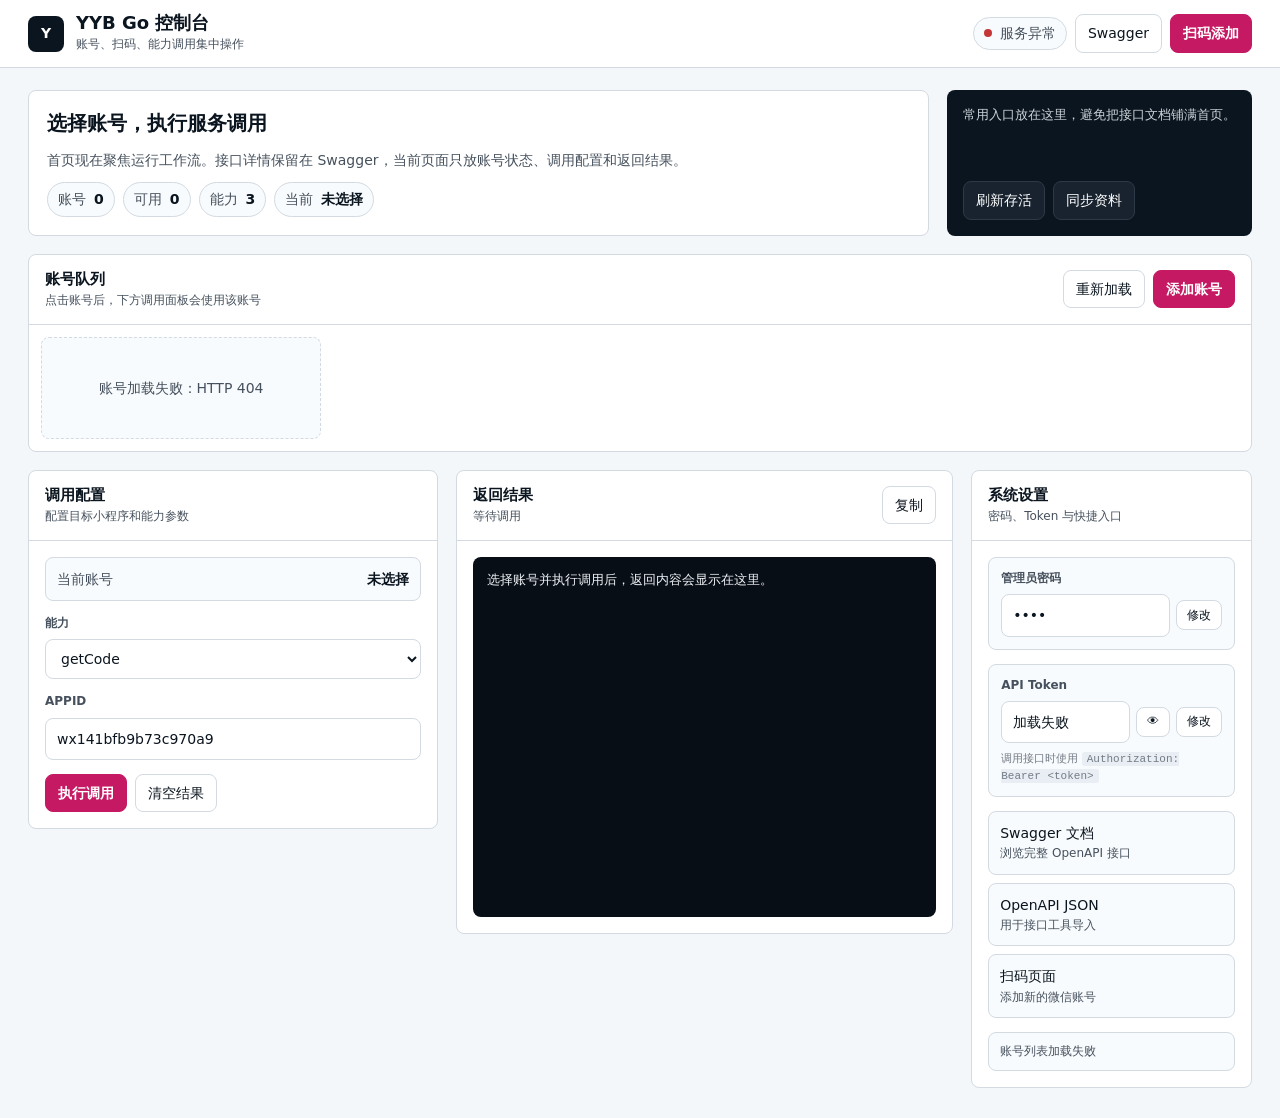
==== yyb-go-magisk-arm64/resource/templates/index.html @ 90b19fd1 "优化前端" ====
<!DOCTYPE html>
<html lang="zh-CN">
<head>
  <meta charset="UTF-8">
  <meta name="viewport" content="width=device-width, initial-scale=1.0">
  <title>YYB Go 控制台</title>
  <style>
    :root {
      color-scheme: light;
      --bg: oklch(1 0 0);
      --bg-soft: oklch(0.974 0.004 250);
      --surface: oklch(0.986 0.004 250);
      --surface-strong: oklch(0.948 0.009 250);
      --ink: oklch(0.19 0.025 252);
      --muted: oklch(0.43 0.025 252);
      --faint: oklch(0.58 0.018 252);
      --line: oklch(0.885 0.012 250);
      --primary: oklch(0.54 0.205 3);
      --primary-hover: oklch(0.48 0.195 3);
      --accent: oklch(0.44 0.112 190);
      --accent-soft: oklch(0.94 0.027 190);
      --success: oklch(0.55 0.135 145);
      --success-soft: oklch(0.94 0.035 145);
      --warning: oklch(0.68 0.135 78);
      --warning-soft: oklch(0.955 0.04 78);
      --danger: oklch(0.55 0.18 25);
      --danger-soft: oklch(0.955 0.032 25);
      --code-bg: oklch(0.16 0.022 252);
      --code-ink: oklch(0.96 0.006 250);
      --radius: 8px;
      --topbar-h: 68px;
    }

    * {
      box-sizing: border-box;
    }

    html {
      height: 100%;
    }

    body {
      min-height: 100%;
      margin: 0;
      background: var(--bg-soft);
      color: var(--ink);
      font-family: ui-sans-serif, system-ui, -apple-system, BlinkMacSystemFont, "Segoe UI", "Microsoft YaHei", sans-serif;
      font-size: 14px;
      line-height: 1.45;
    }

    button,
    input,
    select,
    textarea {
      font: inherit;
    }

    button {
      cursor: pointer;
    }

    .app {
      min-height: 100vh;
      display: flex;
      flex-direction: column;
    }

    .topbar {
      height: var(--topbar-h);
      display: flex;
      align-items: center;
      justify-content: space-between;
      gap: 18px;
      padding: 0 28px;
      background: var(--bg);
      border-bottom: 1px solid var(--line);
      position: sticky;
      top: 0;
      z-index: 10;
    }

    .brand {
      display: flex;
      align-items: center;
      gap: 12px;
      min-width: 0;
    }

    .mark {
      width: 36px;
      height: 36px;
      border-radius: var(--radius);
      display: grid;
      place-items: center;
      background: var(--ink);
      color: var(--bg);
      font-weight: 800;
      letter-spacing: 0;
    }

    .brand-title {
      margin: 0;
      font-size: 18px;
      font-weight: 760;
      letter-spacing: 0;
      line-height: 1.1;
    }

    .brand-subtitle {
      margin-top: 3px;
      color: var(--muted);
      font-size: 12px;
      white-space: nowrap;
      overflow: hidden;
      text-overflow: ellipsis;
    }

    .top-actions,
    .panel-actions,
    .inline-actions {
      display: flex;
      align-items: center;
      gap: 8px;
      flex-wrap: wrap;
    }

    .btn {
      min-height: 36px;
      border: 1px solid transparent;
      border-radius: var(--radius);
      padding: 8px 12px;
      display: inline-flex;
      align-items: center;
      justify-content: center;
      gap: 7px;
      background: var(--bg);
      color: var(--ink);
      text-decoration: none;
      transition: background 160ms ease, border-color 160ms ease, color 160ms ease;
    }

    .btn:hover {
      background: var(--surface-strong);
    }

    .btn:focus-visible,
    .account-card:focus-visible,
    .quick-link:focus-visible {
      outline: 3px solid oklch(0.82 0.08 190);
      outline-offset: 2px;
    }

    .btn.primary {
      background: var(--primary);
      color: var(--bg);
      border-color: var(--primary);
      font-weight: 700;
    }

    .btn.primary:hover {
      background: var(--primary-hover);
      border-color: var(--primary-hover);
    }

    .btn.secondary {
      border-color: var(--line);
    }

    .btn.danger {
      color: var(--danger);
      border-color: var(--danger-soft);
      background: var(--danger-soft);
    }

    .btn:disabled {
      cursor: not-allowed;
      opacity: 0.62;
    }

    .status-pill {
      min-height: 30px;
      border-radius: 999px;
      display: inline-flex;
      align-items: center;
      gap: 8px;
      padding: 5px 10px;
      border: 1px solid var(--line);
      color: var(--muted);
      background: var(--surface);
      white-space: nowrap;
    }

    .status-dot {
      width: 8px;
      height: 8px;
      border-radius: 50%;
      background: var(--faint);
      flex: 0 0 auto;
    }

    .status-pill.ok .status-dot,
    .account-status.alive .status-dot {
      background: var(--success);
    }

    .status-pill.bad .status-dot,
    .account-status.expired .status-dot {
      background: var(--danger);
    }

    .shell {
      width: min(1440px, 100%);
      margin: 0 auto;
      padding: 22px 28px 32px;
      display: grid;
      gap: 18px;
    }

    .overview {
      display: grid;
      grid-template-columns: minmax(0, 1fr) auto;
      gap: 18px;
      align-items: stretch;
    }

    .summary {
      min-width: 0;
      background: var(--bg);
      border: 1px solid var(--line);
      border-radius: var(--radius);
      padding: 18px;
      display: grid;
      gap: 12px;
    }

    .summary h2 {
      margin: 0;
      font-size: 20px;
      font-weight: 760;
      letter-spacing: 0;
      text-wrap: balance;
    }

    .summary-copy {
      margin: 0;
      max-width: 72ch;
      color: var(--muted);
    }

    .stat-row {
      display: flex;
      flex-wrap: wrap;
      gap: 8px;
    }

    .stat-chip {
      min-height: 32px;
      display: inline-flex;
      align-items: center;
      gap: 8px;
      padding: 6px 10px;
      border-radius: 999px;
      background: var(--surface);
      border: 1px solid var(--line);
      color: var(--muted);
    }

    .stat-chip strong {
      color: var(--ink);
      font-weight: 760;
    }

    .quick-actions {
      min-width: 260px;
      background: var(--ink);
      color: var(--bg);
      border-radius: var(--radius);
      padding: 16px;
      display: grid;
      align-content: space-between;
      gap: 14px;
    }

    .quick-actions p {
      margin: 0;
      color: oklch(0.86 0.012 250);
      font-size: 13px;
    }

    .quick-actions .btn {
      background: oklch(0.25 0.028 252);
      color: var(--bg);
      border-color: oklch(0.34 0.028 252);
    }

    .quick-actions .btn:hover {
      background: oklch(0.31 0.032 252);
    }

    .account-band,
    .panel {
      background: var(--bg);
      border: 1px solid var(--line);
      border-radius: var(--radius);
    }

    .section-head {
      min-height: 58px;
      display: flex;
      align-items: center;
      justify-content: space-between;
      gap: 14px;
      padding: 14px 16px;
      border-bottom: 1px solid var(--line);
    }

    .section-title {
      display: grid;
      gap: 2px;
      min-width: 0;
    }

    .section-title h3 {
      margin: 0;
      font-size: 15px;
      font-weight: 760;
      letter-spacing: 0;
    }

    .section-title p {
      margin: 0;
      color: var(--muted);
      font-size: 12px;
      white-space: nowrap;
      overflow: hidden;
      text-overflow: ellipsis;
    }

    .account-strip {
      padding: 12px;
      display: grid;
      grid-auto-flow: column;
      grid-auto-columns: minmax(238px, 280px);
      gap: 10px;
      overflow-x: auto;
      scrollbar-width: thin;
      min-height: 126px;
    }

    .account-card {
      width: 100%;
      min-height: 100px;
      padding: 12px;
      border: 1px solid var(--line);
      border-radius: var(--radius);
      background: var(--surface);
      color: var(--ink);
      text-align: left;
      display: grid;
      grid-template-columns: 42px minmax(0, 1fr) auto;
      gap: 10px;
      align-items: start;
      transition: background 160ms ease, border-color 160ms ease;
      position: relative;
    }

    .account-card:hover {
      background: var(--bg);
      border-color: oklch(0.78 0.035 190);
    }

    .account-card.selected {
      background: var(--accent-soft);
      border-color: var(--accent);
    }

    .account-card .del-btn {
      width: 26px; height: 26px;
      border: 1px solid transparent;
      border-radius: 50%;
      background: transparent;
      color: var(--faint);
      font-size: 16px;
      line-height: 1;
      cursor: pointer;
      display: grid;
      place-items: center;
      flex-shrink: 0;
      transition: all 140ms ease;
      padding: 0;
    }

    .account-card .del-btn:hover {
      background: var(--danger-soft);
      color: var(--danger);
      border-color: var(--danger);
    }

    .avatar {
      width: 42px;
      height: 42px;
      border-radius: 50%;
      overflow: hidden;
      background: var(--surface-strong);
      border: 1px solid var(--line);
      display: grid;
      place-items: center;
      color: var(--muted);
      font-weight: 760;
    }

    .avatar img {
      width: 100%;
      height: 100%;
      object-fit: cover;
      display: block;
    }

    .account-main {
      min-width: 0;
      display: grid;
      gap: 6px;
    }

    .account-name {
      overflow: hidden;
      text-overflow: ellipsis;
      white-space: nowrap;
      font-weight: 760;
    }

    .account-status {
      display: inline-flex;
      align-items: center;
      gap: 7px;
      color: var(--muted);
      font-size: 12px;
    }

    .account-meta {
      color: var(--faint);
      font-size: 12px;
      overflow: hidden;
      text-overflow: ellipsis;
      white-space: nowrap;
    }

    .empty-state {
      min-height: 100px;
      display: grid;
      place-items: center;
      color: var(--muted);
      border: 1px dashed var(--line);
      border-radius: var(--radius);
      background: var(--surface);
      padding: 18px;
      text-align: center;
    }

    .work-grid {
      display: grid;
      grid-template-columns: minmax(360px, 0.95fr) minmax(420px, 1.15fr) minmax(260px, 0.65fr);
      gap: 18px;
      align-items: start;
    }

    .panel-body {
      padding: 16px;
      display: grid;
      gap: 14px;
    }

    .form-grid {
      display: grid;
      gap: 14px;
    }

    .field {
      display: grid;
      gap: 7px;
    }

    .field label {
      color: var(--muted);
      font-size: 12px;
      font-weight: 680;
    }

    .input,
    .select,
    .textarea {
      width: 100%;
      border: 1px solid var(--line);
      border-radius: var(--radius);
      background: var(--bg);
      color: var(--ink);
      padding: 10px 11px;
      outline: none;
      transition: border-color 160ms ease, background 160ms ease;
    }

    .input:focus,
    .select:focus,
    .textarea:focus {
      border-color: var(--accent);
      background: var(--surface);
    }

    .textarea {
      min-height: 164px;
      resize: vertical;
      font-family: ui-monospace, SFMono-Regular, Menlo, Consolas, "Liberation Mono", monospace;
      line-height: 1.55;
      font-size: 13px;
    }

    .selected-account {
      min-height: 44px;
      border: 1px solid var(--line);
      border-radius: var(--radius);
      background: var(--surface);
      padding: 10px 11px;
      display: flex;
      align-items: center;
      justify-content: space-between;
      gap: 10px;
      color: var(--muted);
    }

    .selected-account strong {
      color: var(--ink);
      overflow: hidden;
      text-overflow: ellipsis;
      white-space: nowrap;
    }

    .result-panel .panel-body {
      gap: 10px;
    }

    .result-box {
      min-height: 360px;
      max-height: 560px;
      margin: 0;
      overflow: auto;
      border-radius: var(--radius);
      background: var(--code-bg);
      color: var(--code-ink);
      padding: 14px;
      font-family: ui-monospace, SFMono-Regular, Menlo, Consolas, "Liberation Mono", monospace;
      font-size: 13px;
      line-height: 1.55;
      white-space: pre-wrap;
      word-break: break-word;
    }

    .result-box.error {
      color: oklch(0.86 0.075 25);
    }

    .quick-list {
      display: grid;
      gap: 8px;
    }

    .quick-link {
      border: 1px solid var(--line);
      border-radius: var(--radius);
      padding: 11px;
      background: var(--surface);
      color: var(--ink);
      text-decoration: none;
      display: grid;
      gap: 2px;
      transition: background 160ms ease, border-color 160ms ease;
    }

    .quick-link:hover {
      background: var(--bg);
      border-color: oklch(0.78 0.035 190);
    }

    .quick-link span {
      color: var(--muted);
      font-size: 12px;
    }

    .log-line {
      padding: 10px 11px;
      border-radius: var(--radius);
      background: var(--surface);
      border: 1px solid var(--line);
      color: var(--muted);
      font-size: 12px;
    }

    .token-card {
      padding: 12px;
      border: 1px solid var(--line);
      border-radius: var(--radius);
      background: var(--surface);
      display: grid;
      gap: 8px;
    }

    .token-row {
      display: flex;
      gap: 6px;
      align-items: center;
    }

    .token-input {
      flex: 1;
      min-width: 0;
    }

    .token-hint {
      color: var(--faint);
      font-size: 11px;
      line-height: 1.4;
    }

    .token-hint code {
      background: var(--surface-strong);
      padding: 1px 5px;
      border-radius: 3px;
      font-size: 11px;
    }

    .btn-sm {
      min-height: 30px;
      padding: 5px 10px;
      font-size: 12px;
    }

    .token-set-panel {
      display: grid;
      gap: 0;
    }

    .hidden {
      display: none !important;
    }

    @media (max-width: 1120px) {
      .overview,
      .work-grid {
        grid-template-columns: 1fr;
      }

      .quick-actions {
        min-width: 0;
      }
    }

    @media (max-width: 760px) {
      .topbar {
        height: auto;
        align-items: flex-start;
        flex-direction: column;
        padding: 14px 16px;
      }

      .top-actions {
        width: 100%;
      }

      .top-actions .btn,
      .top-actions .status-pill {
        flex: 1;
      }

      .shell {
        padding: 16px;
      }

      .section-head {
        align-items: flex-start;
        flex-direction: column;
      }

      .panel-actions,
      .inline-actions {
        width: 100%;
      }

      .panel-actions .btn,
      .inline-actions .btn {
        flex: 1;
      }

      .account-strip {
        grid-auto-columns: minmax(222px, 86vw);
      }
    }

    @media (prefers-reduced-motion: reduce) {
      *,
      *::before,
      *::after {
        scroll-behavior: auto !important;
        transition-duration: 1ms !important;
        animation-duration: 1ms !important;
      }
    }
  </style>
</head>
<body>
  <div class="app">
    <header class="topbar">
      <div class="brand">
        <div class="mark" aria-hidden="true">Y</div>
        <div>
          <h1 class="brand-title">YYB Go 控制台</h1>
          <div class="brand-subtitle">账号、扫码、能力调用集中操作</div>
        </div>
      </div>
      <div class="top-actions">
        <span class="status-pill" id="healthPill"><span class="status-dot"></span><span>检测服务中</span></span>
        <a class="btn secondary" href="/docs/index.html">Swagger</a>
        <a class="btn primary" href="/scan">扫码添加</a>
      </div>
    </header>

    <main class="shell">
      <section class="overview" aria-label="控制台概览">
        <div class="summary">
          <h2>选择账号，执行服务调用</h2>
          <p class="summary-copy">首页现在聚焦运行工作流。接口详情保留在 Swagger，当前页面只放账号状态、调用配置和返回结果。</p>
          <div class="stat-row" aria-label="运行统计">
            <span class="stat-chip">账号 <strong id="accountCount">0</strong></span>
            <span class="stat-chip">可用 <strong id="aliveCount">0</strong></span>
            <span class="stat-chip">能力 <strong id="featureCount">0</strong></span>
            <span class="stat-chip">当前 <strong id="currentAccountText">未选择</strong></span>
          </div>
        </div>
        <aside class="quick-actions" aria-label="常用动作">
          <p>常用入口放在这里，避免把接口文档铺满首页。</p>
          <div class="inline-actions">
            <button class="btn" id="refreshAllBtn" type="button">刷新存活</button>
            <button class="btn" id="resyncAllBtn" type="button">同步资料</button>
          </div>
        </aside>
      </section>

      <section class="account-band" aria-label="账号队列">
        <div class="section-head">
          <div class="section-title">
            <h3>账号队列</h3>
            <p>点击账号后，下方调用面板会使用该账号</p>
          </div>
          <div class="panel-actions">
            <button class="btn secondary" id="reloadAccountsBtn" type="button">重新加载</button>
            <a class="btn primary" href="/scan">添加账号</a>
          </div>
        </div>
        <div class="account-strip" id="accountStrip">
          <div class="empty-state">账号加载中</div>
        </div>
      </section>

      <section class="work-grid" aria-label="调用工作区">
        <section class="panel" aria-label="调用配置">
          <div class="section-head">
            <div class="section-title">
              <h3>调用配置</h3>
              <p>配置目标小程序和能力参数</p>
            </div>
          </div>
          <div class="panel-body">
            <div class="selected-account">
              <span>当前账号</span>
              <strong id="selectedAccountName">未选择</strong>
            </div>
            <div class="form-grid">
              <div class="field">
                <label for="featureSel">能力</label>
                <select class="select" id="featureSel"></select>
              </div>
              <div class="field">
                <label for="appidInput">APPID</label>
                <input class="input" id="appidInput" value="wx141bfb9b73c970a9" autocomplete="off" spellcheck="false">
              </div>
              <div class="field hidden" id="payloadGroup">
                <label for="payloadInput">请求 JSON</label>
                <textarea class="textarea" id="payloadInput" spellcheck="false">{"api_name":"getUserInfo","data":{},"env":1}</textarea>
              </div>
            </div>
            <div class="inline-actions">
              <button class="btn primary" id="callBtn" type="button">执行调用</button>
              <button class="btn secondary" id="clearResultBtn" type="button">清空结果</button>
            </div>
          </div>
        </section>

        <section class="panel result-panel" aria-label="调用结果">
          <div class="section-head">
            <div class="section-title">
              <h3>返回结果</h3>
              <p id="resultMeta">等待调用</p>
            </div>
            <button class="btn secondary" id="copyResultBtn" type="button">复制</button>
          </div>
          <div class="panel-body">
            <pre class="result-box" id="resultBox">选择账号并执行调用后，返回内容会显示在这里。</pre>
          </div>
        </section>

        <aside class="panel" aria-label="系统入口">
          <div class="section-head">
            <div class="section-title">
              <h3>系统设置</h3>
              <p>密码、Token 与快捷入口</p>
            </div>
          </div>
          <div class="panel-body">
            <!-- 密码修改 -->
            <div class="token-card" id="passwordCard">
              <div class="field" style="margin-bottom:0">
                <label>管理员密码</label>
                <div class="token-row">
                  <input class="input token-input" type="password" id="passwordDisplay" value="****" readonly>
                  <button class="btn secondary btn-sm" id="chPwdBtn" type="button">修改</button>
                </div>
              </div>
              <div class="token-set-panel hidden" id="pwdPanel">
                <input class="input token-input" type="password" id="oldPwdInput" placeholder="原密码" autocomplete="off">
                <input class="input token-input" type="password" id="newPwdInput" placeholder="新密码（至少 4 位）" autocomplete="off" style="margin-top:6px">
                <div class="inline-actions" style="margin-top:8px">
                  <button class="btn primary btn-sm" id="savePwdBtn" type="button">保存</button>
                  <button class="btn secondary btn-sm" id="cancelPwdBtn" type="button">取消</button>
                </div>
              </div>
            </div>
            <!-- Token 管理 -->
            <div class="token-card">
              <div class="field" style="margin-bottom:0">
                <label>API Token</label>
                <div class="token-row">
                  <input class="input token-input" id="tokenDisplay" readonly spellcheck="false" value="加载中…">
                  <button class="btn secondary btn-sm" id="toggleTokenBtn" type="button" title="显示/隐藏">👁</button>
                  <button class="btn secondary btn-sm" id="setTokenBtn" type="button">修改</button>
                </div>
              </div>
              <div class="token-set-panel hidden" id="tokenSetPanel">
                <input class="input token-input" id="tokenInput" placeholder="输入新的 API Token" spellcheck="false" autocomplete="off">
                <div class="inline-actions" style="margin-top:8px">
                  <button class="btn primary btn-sm" id="saveTokenBtn" type="button">保存</button>
                  <button class="btn secondary btn-sm" id="cancelTokenBtn" type="button">取消</button>
                </div>
              </div>
              <div class="token-hint">调用接口时使用 <code>Authorization: Bearer &lt;token&gt;</code></div>
            </div>
            <!-- 快捷入口 -->
            <div class="quick-list">
              <a class="quick-link" href="/docs/index.html">
                Swagger 文档
                <span>浏览完整 OpenAPI 接口</span>
              </a>
              <a class="quick-link" href="/openapi.json">
                OpenAPI JSON
                <span>用于接口工具导入</span>
              </a>
              <a class="quick-link" href="/scan">
                扫码页面
                <span>添加新的微信账号</span>
              </a>
            </div>
            <div class="log-line" id="activityLine">尚未执行操作</div>
          </div>
        </aside>
      </section>
    </main>
  </div>

  <script>
    const state = {
      accounts: [],
      features: [
        { name: "getCode" },
        { name: "getPhoneNumber" },
        { name: "operateWxData" }
      ],
      selectedOpenID: "",
      lastResult: ""
    };

    const $ = id => document.getElementById(id);

    function escapeHTML(value) {
      return String(value ?? "")
        .replaceAll("&", "&amp;")
        .replaceAll("<", "&lt;")
        .replaceAll(">", "&gt;")
        .replaceAll('"', "&quot;")
        .replaceAll("'", "&#039;");
    }

    async function api(method, url, body) {
      const options = { method, headers: { "Content-Type": "application/json" } };
      if (body !== undefined) options.body = JSON.stringify(body);
      const response = await fetch(url, options);
      const text = await response.text();
      let data = null;
      try {
        data = text ? JSON.parse(text) : null;
      } catch {
        data = text;
      }
      const isEnvelope = data && typeof data === "object" && !Array.isArray(data)
        && Object.prototype.hasOwnProperty.call(data, "code")
        && Object.prototype.hasOwnProperty.call(data, "msg")
        && Object.prototype.hasOwnProperty.call(data, "data");
      if (!response.ok || (isEnvelope && data.code !== 0)) {
        const error = new Error(isEnvelope ? data.msg : "HTTP " + response.status);
        error.status = response.status;
        error.code = isEnvelope ? data.code : response.status;
        error.data = isEnvelope ? data.data : data;
        error.payload = data;
        throw error;
      }
      return isEnvelope ? data.data : data;
    }

    function accountName(account) {
      return account.nickname || account.alias || account.openid || "未命名账号";
    }

    function statusText(status) {
      if (status === "alive") return "可用";
      if (status === "expired") return "需重扫";
      return "待确认";
    }

    function statusClass(status) {
      if (status === "alive") return "alive";
      if (status === "expired") return "expired";
      return "unknown";
    }

    function formatChecked(ts) {
      if (!ts) return "未检测";
      const date = new Date(ts * 1000);
      const pad = n => String(n).padStart(2, "0");
      return `${pad(date.getMonth() + 1)}-${pad(date.getDate())} ${pad(date.getHours())}:${pad(date.getMinutes())}`;
    }

    function setActivity(message) {
      $("activityLine").textContent = message;
    }

    function setResult(value, meta, isError) {
      const text = typeof value === "string" ? value : JSON.stringify(value, null, 2);
      state.lastResult = text;
      $("resultBox").textContent = text;
      $("resultBox").classList.toggle("error", Boolean(isError));
      $("resultMeta").textContent = meta || "已更新";
    }

    function selectedAccount() {
      return state.accounts.find(item => item.openid === state.selectedOpenID) || null;
    }

    function syncSelectedAccount() {
      const selected = selectedAccount();
      const label = selected ? accountName(selected) : "未选择";
      $("selectedAccountName").textContent = label;
      $("currentAccountText").textContent = label;
      document.querySelectorAll(".account-card").forEach(card => {
        card.classList.toggle("selected", card.dataset.openid === state.selectedOpenID);
      });
    }

    function renderStats() {
      $("accountCount").textContent = String(state.accounts.length);
      $("aliveCount").textContent = String(state.accounts.filter(item => item.status === "alive").length);
      $("featureCount").textContent = String(state.features.length);
      syncSelectedAccount();
    }

    function renderAccounts() {
      const strip = $("accountStrip");
      if (!state.accounts.length) {
        strip.innerHTML = `<div class="empty-state">暂无账号，点击“添加账号”开始扫码。</div>`;
        state.selectedOpenID = "";
        renderStats();
        return;
      }

      if (!state.accounts.some(item => item.openid === state.selectedOpenID)) {
        state.selectedOpenID = state.accounts[0].openid;
      }

      strip.innerHTML = "";
      for (const account of state.accounts) {
        const name = accountName(account);
        const cls = statusClass(account.status);
        const button = document.createElement("button");
        button.type = "button";
        button.className = "account-card";
        button.dataset.openid = account.openid;
        button.innerHTML = `
          <span class="avatar">
            <img alt="" src="/accounts/avatar?ref=${encodeURIComponent(account.openid)}">
            <span class="avatar-letter hidden">${escapeHTML(name.slice(0, 1).toUpperCase() || "Y")}</span>
          </span>
          <span class="account-main">
            <span class="account-name">${escapeHTML(name)}</span>
            <span class="account-status ${cls}"><span class="status-dot"></span>${statusText(account.status)}</span>
            <span class="account-meta">uin: ${escapeHTML(account.uin ?? "-")} · ${formatChecked(account.last_checked_at)}</span>
          </span>
          <button class="del-btn" title="删除账号" data-openid="${escapeHTML(account.openid)}">&times;</button>
        `;
        button.querySelector("img").addEventListener("error", event => {
          event.currentTarget.classList.add("hidden");
          button.querySelector(".avatar-letter").classList.remove("hidden");
        });
        button.addEventListener("click", () => {
          state.selectedOpenID = account.openid;
          syncSelectedAccount();
          setActivity(`已选择账号：${name}`);
        });
        // 删除按钮：阻止冒泡到卡片点击
        const delBtn = button.querySelector(".del-btn");
        delBtn.addEventListener("click", (e) => {
          e.stopPropagation();
          deleteAccount(account.openid, name);
        });
        strip.appendChild(button);
      }
      renderStats();
    }

    function renderFeatures() {
      const select = $("featureSel");
      if (!state.features.length) {
        select.innerHTML = `<option value="">暂无能力</option>`;
        togglePayload();
        return;
      }
      select.innerHTML = state.features.map(feature => {
        return `<option value="${escapeHTML(feature.name)}" data-name="${escapeHTML(feature.name)}">${escapeHTML(feature.name)}</option>`;
      }).join("");
      togglePayload();
      renderStats();
    }

    function currentFeatureName() {
      const option = $("featureSel").selectedOptions[0];
      return option ? option.dataset.name || "" : "";
    }

    function togglePayload() {
      const needsPayload = currentFeatureName().toLowerCase() === "operatewxdata";
      $("payloadGroup").classList.toggle("hidden", !needsPayload);
    }

    async function loadHealth() {
      const pill = $("healthPill");
      try {
        await api("GET", "/health");
        pill.classList.add("ok");
        pill.classList.remove("bad");
        pill.querySelector("span:last-child").textContent = "服务正常";
      } catch {
        pill.classList.add("bad");
        pill.classList.remove("ok");
        pill.querySelector("span:last-child").textContent = "服务异常";
      }
    }

    async function loadAccounts() {
      $("accountStrip").innerHTML = `<div class="empty-state">账号加载中</div>`;
      try {
        state.accounts = await api("GET", "/accounts");
        renderAccounts();
        setActivity("账号列表已加载");
      } catch (error) {
        $("accountStrip").innerHTML = `<div class="empty-state">账号加载失败：${escapeHTML(error.data?.detail || error.message)}</div>`;
        setActivity("账号列表加载失败");
      }
    }

    async function loadFeatures() {
      renderFeatures();
    }

    async function deleteAccount(openid, name) {
      if (!confirm(`确认删除账号「${name}」？\n\n删除后无法恢复，需要重新扫码添加。`)) return;
      try {
        await api("DELETE", `/accounts?ref=${encodeURIComponent(openid)}`);
        setActivity(`已删除账号：${name}`);
        // 如果删除的是当前选中账号，清除选中
        if (state.selectedOpenID === openid) {
          state.selectedOpenID = "";
        }
        await loadAccounts();
      } catch (err) {
        setActivity(`删除失败：${err.data || err.message}`);
      }
    }

    async function refreshAll() {
      const button = $("refreshAllBtn");
      button.disabled = true;
      button.textContent = "刷新中";
      try {
        const result = await api("POST", "/accounts/refresh");
        setResult(result, "存活刷新完成", false);
        await loadAccounts();
      } catch (error) {
        setResult(error.data || error.message, "存活刷新失败", true);
      } finally {
        button.disabled = false;
        button.textContent = "刷新存活";
      }
    }

    async function resyncAll() {
      const button = $("resyncAllBtn");
      button.disabled = true;
      button.textContent = "同步中";
      try {
        const result = await api("POST", "/accounts/resync");
        setResult(result, "资料同步完成", false);
        await loadAccounts();
      } catch (error) {
        setResult(error.data || error.message, "资料同步失败", true);
      } finally {
        button.disabled = false;
        button.textContent = "同步资料";
      }
    }

    async function callFeature() {
      const account = selectedAccount();
      if (!account) {
        setResult("请先选择一个账号。", "缺少账号", true);
        return;
      }

      const endpoint = currentFeatureName();
      const appID = $("appidInput").value.trim();
      if (!endpoint) {
        setResult("当前没有可调用能力。", "缺少能力", true);
        return;
      }
      if (!appID) {
        setResult("请输入 APPID。", "缺少 APPID", true);
        return;
      }

      const body = { ref: account.openid, app_id: appID };
      if (endpoint.toLowerCase() === "operatewxdata") {
        const raw = $("payloadInput").value.trim();
        if (!raw) {
          setResult("operateWxData 需要请求 JSON。", "缺少 payload", true);
          return;
        }
        try {
          body.payload = JSON.parse(raw);
        } catch {
          setResult("请求 JSON 格式不正确。", "JSON 解析失败", true);
          return;
        }
      }

      const button = $("callBtn");
      button.disabled = true;
      const startedAt = performance.now();
      setResult("调用中，首次调用可能需要建立会话。", "请求进行中", false);
      setActivity(`正在调用 ${endpoint}：${accountName(account)}`);

      try {
        const result = await api("POST", `/wxapp/${endpoint}`, body);
        const seconds = ((performance.now() - startedAt) / 1000).toFixed(1);
        setResult(result, `调用完成，用时 ${seconds}s`, false);
        await loadAccounts();
      } catch (error) {
        setResult(error.data || error.message, `调用失败 ${error.status || ""}`.trim(), true);
      } finally {
        button.disabled = false;
      }
    }

    $("reloadAccountsBtn").addEventListener("click", loadAccounts);
    $("refreshAllBtn").addEventListener("click", refreshAll);
    $("resyncAllBtn").addEventListener("click", resyncAll);
    $("featureSel").addEventListener("change", togglePayload);
    $("callBtn").addEventListener("click", callFeature);
    $("clearResultBtn").addEventListener("click", () => setResult("结果已清空。", "等待调用", false));
    $("copyResultBtn").addEventListener("click", async () => {
      try {
        await navigator.clipboard.writeText(state.lastResult || $("resultBox").textContent);
        setActivity("结果已复制");
      } catch {
        setActivity("复制失败，请手动选择结果内容");
      }
    });

    // ---- Token 管理 ----
    let tokenMasked = true;

    async function loadSettings() {
      try {
        const data = await api("GET", "/settings");
        state.apiToken = data.api_token;
        state.apiTokenSet = data.api_token_set;
        state.envPasswordSet = data.env_password_set;
        state.envTokenSet = data.env_token_set;
        tokenMasked = true;
        $("tokenDisplay").value = data.api_token || "(未设置)";
        $("tokenDisplay").type = "password";
        $("toggleTokenBtn").textContent = "👁";
        // 如果密码/Token 由环境变量控制，禁用修改
        if (data.env_password_set) {
          $("chPwdBtn").disabled = true;
          $("chPwdBtn").title = "密码由环境变量 YYB_WEB_PASSWORD 控制";
        }
        if (data.env_token_set) {
          $("setTokenBtn").disabled = true;
          $("setTokenBtn").title = "Token 由环境变量 YYB_API_TOKEN 控制";
        }
      } catch (err) {
        $("tokenDisplay").value = "加载失败";
      }
    }

    $("toggleTokenBtn").addEventListener("click", () => {
      tokenMasked = !tokenMasked;
      if (tokenMasked) {
        $("tokenDisplay").type = "password";
        $("toggleTokenBtn").textContent = "👁";
      } else {
        $("tokenDisplay").type = "text";
        $("toggleTokenBtn").textContent = "🙈";
      }
    });

    $("setTokenBtn").addEventListener("click", () => {
      $("tokenSetPanel").classList.remove("hidden");
      $("tokenInput").value = "";
      $("tokenInput").focus();
    });

    $("cancelTokenBtn").addEventListener("click", () => {
      $("tokenSetPanel").classList.add("hidden");
      $("tokenInput").value = "";
    });

    $("saveTokenBtn").addEventListener("click", async () => {
      const newToken = $("tokenInput").value.trim();
      if (!newToken) {
        setActivity("Token 不能为空");
        return;
      }
      try {
        await api("POST", "/settings", { api_token: newToken });
        $("tokenSetPanel").classList.add("hidden");
        $("tokenInput").value = "";
        setActivity("API Token 已更新");
        await loadSettings();
      } catch (err) {
        setActivity("Token 更新失败: " + (err.data || err.message));
      }
    });

    // ---- 密码修改 ----
    $("chPwdBtn").addEventListener("click", () => {
      $("pwdPanel").classList.remove("hidden");
      $("oldPwdInput").value = "";
      $("newPwdInput").value = "";
      $("oldPwdInput").focus();
    });

    $("cancelPwdBtn").addEventListener("click", () => {
      $("pwdPanel").classList.add("hidden");
      $("oldPwdInput").value = "";
      $("newPwdInput").value = "";
    });

    $("savePwdBtn").addEventListener("click", async () => {
      const oldPwd = $("oldPwdInput").value;
      const newPwd = $("newPwdInput").value;
      if (!oldPwd) { setActivity("请输入原密码"); return; }
      if (!newPwd || newPwd.length < 4) { setActivity("新密码至少需要 4 位"); return; }
      try {
        await api("POST", "/settings", { password: newPwd, old_password: oldPwd });
        $("pwdPanel").classList.add("hidden");
        $("oldPwdInput").value = "";
        $("newPwdInput").value = "";
        setActivity("密码已更新");
      } catch (err) {
        setActivity("密码修改失败: " + (err.data || err.message));
      }
    });

    loadHealth();
    loadFeatures();
    loadAccounts();
    loadSettings();
    setInterval(loadHealth, 15000);
  </script>
</body>
</html>
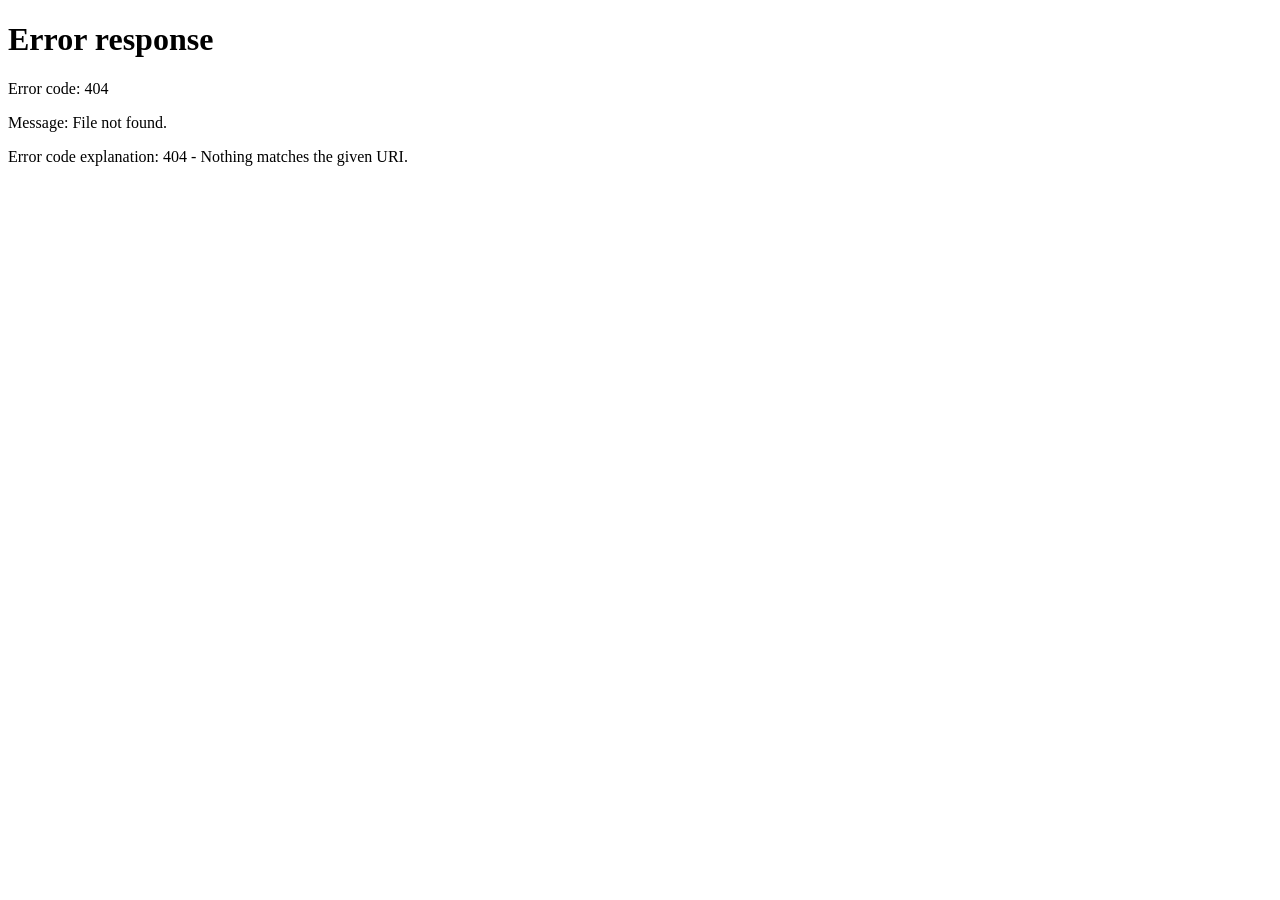
==== commit a8e669d0: "优化前端" ====
--- a/yyb-go-magisk-arm64/resource/templates/index.html
+++ b/yyb-go-magisk-arm64/resource/templates/index.html
@@ -1,1306 +1,2 @@
-<!DOCTYPE html>
-<html lang="zh-CN">
-<head>
-  <meta charset="UTF-8">
-  <meta name="viewport" content="width=device-width, initial-scale=1.0">
-  <title>YYB Go 控制台</title>
-  <style>
-    :root {
-      color-scheme: light;
-      --bg: oklch(1 0 0);
-      --bg-soft: oklch(0.974 0.004 250);
-      --surface: oklch(0.986 0.004 250);
-      --surface-strong: oklch(0.948 0.009 250);
-      --ink: oklch(0.19 0.025 252);
-      --muted: oklch(0.43 0.025 252);
-      --faint: oklch(0.58 0.018 252);
-      --line: oklch(0.885 0.012 250);
-      --primary: oklch(0.54 0.205 3);
-      --primary-hover: oklch(0.48 0.195 3);
-      --accent: oklch(0.44 0.112 190);
-      --accent-soft: oklch(0.94 0.027 190);
-      --success: oklch(0.55 0.135 145);
-      --success-soft: oklch(0.94 0.035 145);
-      --warning: oklch(0.68 0.135 78);
-      --warning-soft: oklch(0.955 0.04 78);
-      --danger: oklch(0.55 0.18 25);
-      --danger-soft: oklch(0.955 0.032 25);
-      --code-bg: oklch(0.16 0.022 252);
-      --code-ink: oklch(0.96 0.006 250);
-      --radius: 8px;
-      --topbar-h: 68px;
-    }
-
-    * {
-      box-sizing: border-box;
-    }
-
-    html {
-      height: 100%;
-    }
-
-    body {
-      min-height: 100%;
-      margin: 0;
-      background: var(--bg-soft);
-      color: var(--ink);
-      font-family: ui-sans-serif, system-ui, -apple-system, BlinkMacSystemFont, "Segoe UI", "Microsoft YaHei", sans-serif;
-      font-size: 14px;
-      line-height: 1.45;
-    }
-
-    button,
-    input,
-    select,
-    textarea {
-      font: inherit;
-    }
-
-    button {
-      cursor: pointer;
-    }
-
-    .app {
-      min-height: 100vh;
-      display: flex;
-      flex-direction: column;
-    }
-
-    .topbar {
-      height: var(--topbar-h);
-      display: flex;
-      align-items: center;
-      justify-content: space-between;
-      gap: 18px;
-      padding: 0 28px;
-      background: var(--bg);
-      border-bottom: 1px solid var(--line);
-      position: sticky;
-      top: 0;
-      z-index: 10;
-    }
-
-    .brand {
-      display: flex;
-      align-items: center;
-      gap: 12px;
-      min-width: 0;
-    }
-
-    .mark {
-      width: 36px;
-      height: 36px;
-      border-radius: var(--radius);
-      display: grid;
-      place-items: center;
-      background: var(--ink);
-      color: var(--bg);
-      font-weight: 800;
-      letter-spacing: 0;
-    }
-
-    .brand-title {
-      margin: 0;
-      font-size: 18px;
-      font-weight: 760;
-      letter-spacing: 0;
-      line-height: 1.1;
-    }
-
-    .brand-subtitle {
-      margin-top: 3px;
-      color: var(--muted);
-      font-size: 12px;
-      white-space: nowrap;
-      overflow: hidden;
-      text-overflow: ellipsis;
-    }
-
-    .top-actions,
-    .panel-actions,
-    .inline-actions {
-      display: flex;
-      align-items: center;
-      gap: 8px;
-      flex-wrap: wrap;
-    }
-
-    .btn {
-      min-height: 36px;
-      border: 1px solid transparent;
-      border-radius: var(--radius);
-      padding: 8px 12px;
-      display: inline-flex;
-      align-items: center;
-      justify-content: center;
-      gap: 7px;
-      background: var(--bg);
-      color: var(--ink);
-      text-decoration: none;
-      transition: background 160ms ease, border-color 160ms ease, color 160ms ease;
-    }
-
-    .btn:hover {
-      background: var(--surface-strong);
-    }
-
-    .btn:focus-visible,
-    .account-card:focus-visible,
-    .quick-link:focus-visible {
-      outline: 3px solid oklch(0.82 0.08 190);
-      outline-offset: 2px;
-    }
-
-    .btn.primary {
-      background: var(--primary);
-      color: var(--bg);
-      border-color: var(--primary);
-      font-weight: 700;
-    }
-
-    .btn.primary:hover {
-      background: var(--primary-hover);
-      border-color: var(--primary-hover);
-    }
-
-    .btn.secondary {
-      border-color: var(--line);
-    }
-
-    .btn.danger {
-      color: var(--danger);
-      border-color: var(--danger-soft);
-      background: var(--danger-soft);
-    }
-
-    .btn:disabled {
-      cursor: not-allowed;
-      opacity: 0.62;
-    }
-
-    .status-pill {
-      min-height: 30px;
-      border-radius: 999px;
-      display: inline-flex;
-      align-items: center;
-      gap: 8px;
-      padding: 5px 10px;
-      border: 1px solid var(--line);
-      color: var(--muted);
-      background: var(--surface);
-      white-space: nowrap;
-    }
-
-    .status-dot {
-      width: 8px;
-      height: 8px;
-      border-radius: 50%;
-      background: var(--faint);
-      flex: 0 0 auto;
-    }
-
-    .status-pill.ok .status-dot,
-    .account-status.alive .status-dot {
-      background: var(--success);
-    }
-
-    .status-pill.bad .status-dot,
-    .account-status.expired .status-dot {
-      background: var(--danger);
-    }
-
-    .shell {
-      width: min(1440px, 100%);
-      margin: 0 auto;
-      padding: 22px 28px 32px;
-      display: grid;
-      gap: 18px;
-    }
-
-    .overview {
-      display: grid;
-      grid-template-columns: minmax(0, 1fr) auto;
-      gap: 18px;
-      align-items: stretch;
-    }
-
-    .summary {
-      min-width: 0;
-      background: var(--bg);
-      border: 1px solid var(--line);
-      border-radius: var(--radius);
-      padding: 18px;
-      display: grid;
-      gap: 12px;
-    }
-
-    .summary h2 {
-      margin: 0;
-      font-size: 20px;
-      font-weight: 760;
-      letter-spacing: 0;
-      text-wrap: balance;
-    }
-
-    .summary-copy {
-      margin: 0;
-      max-width: 72ch;
-      color: var(--muted);
-    }
-
-    .stat-row {
-      display: flex;
-      flex-wrap: wrap;
-      gap: 8px;
-    }
-
-    .stat-chip {
-      min-height: 32px;
-      display: inline-flex;
-      align-items: center;
-      gap: 8px;
-      padding: 6px 10px;
-      border-radius: 999px;
-      background: var(--surface);
-      border: 1px solid var(--line);
-      color: var(--muted);
-    }
-
-    .stat-chip strong {
-      color: var(--ink);
-      font-weight: 760;
-    }
-
-    .quick-actions {
-      min-width: 260px;
-      background: var(--ink);
-      color: var(--bg);
-      border-radius: var(--radius);
-      padding: 16px;
-      display: grid;
-      align-content: space-between;
-      gap: 14px;
-    }
-
-    .quick-actions p {
-      margin: 0;
-      color: oklch(0.86 0.012 250);
-      font-size: 13px;
-    }
-
-    .quick-actions .btn {
-      background: oklch(0.25 0.028 252);
-      color: var(--bg);
-      border-color: oklch(0.34 0.028 252);
-    }
-
-    .quick-actions .btn:hover {
-      background: oklch(0.31 0.032 252);
-    }
-
-    .account-band,
-    .panel {
-      background: var(--bg);
-      border: 1px solid var(--line);
-      border-radius: var(--radius);
-    }
-
-    .section-head {
-      min-height: 58px;
-      display: flex;
-      align-items: center;
-      justify-content: space-between;
-      gap: 14px;
-      padding: 14px 16px;
-      border-bottom: 1px solid var(--line);
-    }
-
-    .section-title {
-      display: grid;
-      gap: 2px;
-      min-width: 0;
-    }
-
-    .section-title h3 {
-      margin: 0;
-      font-size: 15px;
-      font-weight: 760;
-      letter-spacing: 0;
-    }
-
-    .section-title p {
-      margin: 0;
-      color: var(--muted);
-      font-size: 12px;
-      white-space: nowrap;
-      overflow: hidden;
-      text-overflow: ellipsis;
-    }
-
-    .account-strip {
-      padding: 12px;
-      display: grid;
-      grid-auto-flow: column;
-      grid-auto-columns: minmax(238px, 280px);
-      gap: 10px;
-      overflow-x: auto;
-      scrollbar-width: thin;
-      min-height: 126px;
-    }
-
-    .account-card {
-      width: 100%;
-      min-height: 100px;
-      padding: 12px;
-      border: 1px solid var(--line);
-      border-radius: var(--radius);
-      background: var(--surface);
-      color: var(--ink);
-      text-align: left;
-      display: grid;
-      grid-template-columns: 42px minmax(0, 1fr) auto;
-      gap: 10px;
-      align-items: start;
-      transition: background 160ms ease, border-color 160ms ease;
-      position: relative;
-    }
-
-    .account-card:hover {
-      background: var(--bg);
-      border-color: oklch(0.78 0.035 190);
-    }
-
-    .account-card.selected {
-      background: var(--accent-soft);
-      border-color: var(--accent);
-    }
-
-    .account-card .del-btn {
-      width: 26px; height: 26px;
-      border: 1px solid transparent;
-      border-radius: 50%;
-      background: transparent;
-      color: var(--faint);
-      font-size: 16px;
-      line-height: 1;
-      cursor: pointer;
-      display: grid;
-      place-items: center;
-      flex-shrink: 0;
-      transition: all 140ms ease;
-      padding: 0;
-    }
-
-    .account-card .del-btn:hover {
-      background: var(--danger-soft);
-      color: var(--danger);
-      border-color: var(--danger);
-    }
-
-    .avatar {
-      width: 42px;
-      height: 42px;
-      border-radius: 50%;
-      overflow: hidden;
-      background: var(--surface-strong);
-      border: 1px solid var(--line);
-      display: grid;
-      place-items: center;
-      color: var(--muted);
-      font-weight: 760;
-    }
-
-    .avatar img {
-      width: 100%;
-      height: 100%;
-      object-fit: cover;
-      display: block;
-    }
-
-    .account-main {
-      min-width: 0;
-      display: grid;
-      gap: 6px;
-    }
-
-    .account-name {
-      overflow: hidden;
-      text-overflow: ellipsis;
-      white-space: nowrap;
-      font-weight: 760;
-    }
-
-    .account-status {
-      display: inline-flex;
-      align-items: center;
-      gap: 7px;
-      color: var(--muted);
-      font-size: 12px;
-    }
-
-    .account-meta {
-      color: var(--faint);
-      font-size: 12px;
-      overflow: hidden;
-      text-overflow: ellipsis;
-      white-space: nowrap;
-    }
-
-    .empty-state {
-      min-height: 100px;
-      display: grid;
-      place-items: center;
-      color: var(--muted);
-      border: 1px dashed var(--line);
-      border-radius: var(--radius);
-      background: var(--surface);
-      padding: 18px;
-      text-align: center;
-    }
-
-    .work-grid {
-      display: grid;
-      grid-template-columns: minmax(360px, 0.95fr) minmax(420px, 1.15fr) minmax(260px, 0.65fr);
-      gap: 18px;
-      align-items: start;
-    }
-
-    .panel-body {
-      padding: 16px;
-      display: grid;
-      gap: 14px;
-    }
-
-    .form-grid {
-      display: grid;
-      gap: 14px;
-    }
-
-    .field {
-      display: grid;
-      gap: 7px;
-    }
-
-    .field label {
-      color: var(--muted);
-      font-size: 12px;
-      font-weight: 680;
-    }
-
-    .input,
-    .select,
-    .textarea {
-      width: 100%;
-      border: 1px solid var(--line);
-      border-radius: var(--radius);
-      background: var(--bg);
-      color: var(--ink);
-      padding: 10px 11px;
-      outline: none;
-      transition: border-color 160ms ease, background 160ms ease;
-    }
-
-    .input:focus,
-    .select:focus,
-    .textarea:focus {
-      border-color: var(--accent);
-      background: var(--surface);
-    }
-
-    .textarea {
-      min-height: 164px;
-      resize: vertical;
-      font-family: ui-monospace, SFMono-Regular, Menlo, Consolas, "Liberation Mono", monospace;
-      line-height: 1.55;
-      font-size: 13px;
-    }
-
-    .selected-account {
-      min-height: 44px;
-      border: 1px solid var(--line);
-      border-radius: var(--radius);
-      background: var(--surface);
-      padding: 10px 11px;
-      display: flex;
-      align-items: center;
-      justify-content: space-between;
-      gap: 10px;
-      color: var(--muted);
-    }
-
-    .selected-account strong {
-      color: var(--ink);
-      overflow: hidden;
-      text-overflow: ellipsis;
-      white-space: nowrap;
-    }
-
-    .result-panel .panel-body {
-      gap: 10px;
-    }
-
-    .result-box {
-      min-height: 360px;
-      max-height: 560px;
-      margin: 0;
-      overflow: auto;
-      border-radius: var(--radius);
-      background: var(--code-bg);
-      color: var(--code-ink);
-      padding: 14px;
-      font-family: ui-monospace, SFMono-Regular, Menlo, Consolas, "Liberation Mono", monospace;
-      font-size: 13px;
-      line-height: 1.55;
-      white-space: pre-wrap;
-      word-break: break-word;
-    }
-
-    .result-box.error {
-      color: oklch(0.86 0.075 25);
-    }
-
-    .quick-list {
-      display: grid;
-      gap: 8px;
-    }
-
-    .quick-link {
-      border: 1px solid var(--line);
-      border-radius: var(--radius);
-      padding: 11px;
-      background: var(--surface);
-      color: var(--ink);
-      text-decoration: none;
-      display: grid;
-      gap: 2px;
-      transition: background 160ms ease, border-color 160ms ease;
-    }
-
-    .quick-link:hover {
-      background: var(--bg);
-      border-color: oklch(0.78 0.035 190);
-    }
-
-    .quick-link span {
-      color: var(--muted);
-      font-size: 12px;
-    }
-
-    .log-line {
-      padding: 10px 11px;
-      border-radius: var(--radius);
-      background: var(--surface);
-      border: 1px solid var(--line);
-      color: var(--muted);
-      font-size: 12px;
-    }
-
-    .token-card {
-      padding: 12px;
-      border: 1px solid var(--line);
-      border-radius: var(--radius);
-      background: var(--surface);
-      display: grid;
-      gap: 8px;
-    }
-
-    .token-row {
-      display: flex;
-      gap: 6px;
-      align-items: center;
-    }
-
-    .token-input {
-      flex: 1;
-      min-width: 0;
-    }
-
-    .token-hint {
-      color: var(--faint);
-      font-size: 11px;
-      line-height: 1.4;
-    }
-
-    .token-hint code {
-      background: var(--surface-strong);
-      padding: 1px 5px;
-      border-radius: 3px;
-      font-size: 11px;
-    }
-
-    .btn-sm {
-      min-height: 30px;
-      padding: 5px 10px;
-      font-size: 12px;
-    }
-
-    .token-set-panel {
-      display: grid;
-      gap: 0;
-    }
-
-    .hidden {
-      display: none !important;
-    }
-
-    @media (max-width: 1120px) {
-      .overview,
-      .work-grid {
-        grid-template-columns: 1fr;
-      }
-
-      .quick-actions {
-        min-width: 0;
-      }
-    }
-
-    @media (max-width: 760px) {
-      .topbar {
-        height: auto;
-        align-items: flex-start;
-        flex-direction: column;
-        padding: 14px 16px;
-      }
-
-      .top-actions {
-        width: 100%;
-      }
-
-      .top-actions .btn,
-      .top-actions .status-pill {
-        flex: 1;
-      }
-
-      .shell {
-        padding: 16px;
-      }
-
-      .section-head {
-        align-items: flex-start;
-        flex-direction: column;
-      }
-
-      .panel-actions,
-      .inline-actions {
-        width: 100%;
-      }
-
-      .panel-actions .btn,
-      .inline-actions .btn {
-        flex: 1;
-      }
-
-      .account-strip {
-        grid-auto-columns: minmax(222px, 86vw);
-      }
-    }
-
-    @media (prefers-reduced-motion: reduce) {
-      *,
-      *::before,
-      *::after {
-        scroll-behavior: auto !important;
-        transition-duration: 1ms !important;
-        animation-duration: 1ms !important;
-      }
-    }
-  </style>
-</head>
-<body>
-  <div class="app">
-    <header class="topbar">
-      <div class="brand">
-        <div class="mark" aria-hidden="true">Y</div>
-        <div>
-          <h1 class="brand-title">YYB Go 控制台</h1>
-          <div class="brand-subtitle">账号、扫码、能力调用集中操作</div>
-        </div>
-      </div>
-      <div class="top-actions">
-        <span class="status-pill" id="healthPill"><span class="status-dot"></span><span>检测服务中</span></span>
-        <a class="btn secondary" href="/docs/index.html">Swagger</a>
-        <a class="btn primary" href="/scan">扫码添加</a>
-      </div>
-    </header>
-
-    <main class="shell">
-      <section class="overview" aria-label="控制台概览">
-        <div class="summary">
-          <h2>选择账号，执行服务调用</h2>
-          <p class="summary-copy">首页现在聚焦运行工作流。接口详情保留在 Swagger，当前页面只放账号状态、调用配置和返回结果。</p>
-          <div class="stat-row" aria-label="运行统计">
-            <span class="stat-chip">账号 <strong id="accountCount">0</strong></span>
-            <span class="stat-chip">可用 <strong id="aliveCount">0</strong></span>
-            <span class="stat-chip">能力 <strong id="featureCount">0</strong></span>
-            <span class="stat-chip">当前 <strong id="currentAccountText">未选择</strong></span>
-          </div>
-        </div>
-        <aside class="quick-actions" aria-label="常用动作">
-          <p>常用入口放在这里，避免把接口文档铺满首页。</p>
-          <div class="inline-actions">
-            <button class="btn" id="refreshAllBtn" type="button">刷新存活</button>
-            <button class="btn" id="resyncAllBtn" type="button">同步资料</button>
-          </div>
-        </aside>
-      </section>
-
-      <section class="account-band" aria-label="账号队列">
-        <div class="section-head">
-          <div class="section-title">
-            <h3>账号队列</h3>
-            <p>点击账号后，下方调用面板会使用该账号</p>
-          </div>
-          <div class="panel-actions">
-            <button class="btn secondary" id="reloadAccountsBtn" type="button">重新加载</button>
-            <a class="btn primary" href="/scan">添加账号</a>
-          </div>
-        </div>
-        <div class="account-strip" id="accountStrip">
-          <div class="empty-state">账号加载中</div>
-        </div>
-      </section>
-
-      <section class="work-grid" aria-label="调用工作区">
-        <section class="panel" aria-label="调用配置">
-          <div class="section-head">
-            <div class="section-title">
-              <h3>调用配置</h3>
-              <p>配置目标小程序和能力参数</p>
-            </div>
-          </div>
-          <div class="panel-body">
-            <div class="selected-account">
-              <span>当前账号</span>
-              <strong id="selectedAccountName">未选择</strong>
-            </div>
-            <div class="form-grid">
-              <div class="field">
-                <label for="featureSel">能力</label>
-                <select class="select" id="featureSel"></select>
-              </div>
-              <div class="field">
-                <label for="appidInput">APPID</label>
-                <input class="input" id="appidInput" value="wx141bfb9b73c970a9" autocomplete="off" spellcheck="false">
-              </div>
-              <div class="field hidden" id="payloadGroup">
-                <label for="payloadInput">请求 JSON</label>
-                <textarea class="textarea" id="payloadInput" spellcheck="false">{"api_name":"getUserInfo","data":{},"env":1}</textarea>
-              </div>
-            </div>
-            <div class="inline-actions">
-              <button class="btn primary" id="callBtn" type="button">执行调用</button>
-              <button class="btn secondary" id="clearResultBtn" type="button">清空结果</button>
-            </div>
-          </div>
-        </section>
-
-        <section class="panel result-panel" aria-label="调用结果">
-          <div class="section-head">
-            <div class="section-title">
-              <h3>返回结果</h3>
-              <p id="resultMeta">等待调用</p>
-            </div>
-            <button class="btn secondary" id="copyResultBtn" type="button">复制</button>
-          </div>
-          <div class="panel-body">
-            <pre class="result-box" id="resultBox">选择账号并执行调用后，返回内容会显示在这里。</pre>
-          </div>
-        </section>
-
-        <aside class="panel" aria-label="系统入口">
-          <div class="section-head">
-            <div class="section-title">
-              <h3>系统设置</h3>
-              <p>密码、Token 与快捷入口</p>
-            </div>
-          </div>
-          <div class="panel-body">
-            <!-- 密码修改 -->
-            <div class="token-card" id="passwordCard">
-              <div class="field" style="margin-bottom:0">
-                <label>管理员密码</label>
-                <div class="token-row">
-                  <input class="input token-input" type="password" id="passwordDisplay" value="****" readonly>
-                  <button class="btn secondary btn-sm" id="chPwdBtn" type="button">修改</button>
-                </div>
-              </div>
-              <div class="token-set-panel hidden" id="pwdPanel">
-                <input class="input token-input" type="password" id="oldPwdInput" placeholder="原密码" autocomplete="off">
-                <input class="input token-input" type="password" id="newPwdInput" placeholder="新密码（至少 4 位）" autocomplete="off" style="margin-top:6px">
-                <div class="inline-actions" style="margin-top:8px">
-                  <button class="btn primary btn-sm" id="savePwdBtn" type="button">保存</button>
-                  <button class="btn secondary btn-sm" id="cancelPwdBtn" type="button">取消</button>
-                </div>
-              </div>
-            </div>
-            <!-- Token 管理 -->
-            <div class="token-card">
-              <div class="field" style="margin-bottom:0">
-                <label>API Token</label>
-                <div class="token-row">
-                  <input class="input token-input" id="tokenDisplay" readonly spellcheck="false" value="加载中…">
-                  <button class="btn secondary btn-sm" id="toggleTokenBtn" type="button" title="显示/隐藏">👁</button>
-                  <button class="btn secondary btn-sm" id="setTokenBtn" type="button">修改</button>
-                </div>
-              </div>
-              <div class="token-set-panel hidden" id="tokenSetPanel">
-                <input class="input token-input" id="tokenInput" placeholder="输入新的 API Token" spellcheck="false" autocomplete="off">
-                <div class="inline-actions" style="margin-top:8px">
-                  <button class="btn primary btn-sm" id="saveTokenBtn" type="button">保存</button>
-                  <button class="btn secondary btn-sm" id="cancelTokenBtn" type="button">取消</button>
-                </div>
-              </div>
-              <div class="token-hint">调用接口时使用 <code>Authorization: Bearer &lt;token&gt;</code></div>
-            </div>
-            <!-- 快捷入口 -->
-            <div class="quick-list">
-              <a class="quick-link" href="/docs/index.html">
-                Swagger 文档
-                <span>浏览完整 OpenAPI 接口</span>
-              </a>
-              <a class="quick-link" href="/openapi.json">
-                OpenAPI JSON
-                <span>用于接口工具导入</span>
-              </a>
-              <a class="quick-link" href="/scan">
-                扫码页面
-                <span>添加新的微信账号</span>
-              </a>
-            </div>
-            <div class="log-line" id="activityLine">尚未执行操作</div>
-          </div>
-        </aside>
-      </section>
-    </main>
-  </div>
-
-  <script>
-    const state = {
-      accounts: [],
-      features: [
-        { name: "getCode" },
-        { name: "getPhoneNumber" },
-        { name: "operateWxData" }
-      ],
-      selectedOpenID: "",
-      lastResult: ""
-    };
-
-    const $ = id => document.getElementById(id);
-
-    function escapeHTML(value) {
-      return String(value ?? "")
-        .replaceAll("&", "&amp;")
-        .replaceAll("<", "&lt;")
-        .replaceAll(">", "&gt;")
-        .replaceAll('"', "&quot;")
-        .replaceAll("'", "&#039;");
-    }
-
-    async function api(method, url, body) {
-      const options = { method, headers: { "Content-Type": "application/json" } };
-      if (body !== undefined) options.body = JSON.stringify(body);
-      const response = await fetch(url, options);
-      const text = await response.text();
-      let data = null;
-      try {
-        data = text ? JSON.parse(text) : null;
-      } catch {
-        data = text;
-      }
-      const isEnvelope = data && typeof data === "object" && !Array.isArray(data)
-        && Object.prototype.hasOwnProperty.call(data, "code")
-        && Object.prototype.hasOwnProperty.call(data, "msg")
-        && Object.prototype.hasOwnProperty.call(data, "data");
-      if (!response.ok || (isEnvelope && data.code !== 0)) {
-        const error = new Error(isEnvelope ? data.msg : "HTTP " + response.status);
-        error.status = response.status;
-        error.code = isEnvelope ? data.code : response.status;
-        error.data = isEnvelope ? data.data : data;
-        error.payload = data;
-        throw error;
-      }
-      return isEnvelope ? data.data : data;
-    }
-
-    function accountName(account) {
-      return account.nickname || account.alias || account.openid || "未命名账号";
-    }
-
-    function statusText(status) {
-      if (status === "alive") return "可用";
-      if (status === "expired") return "需重扫";
-      return "待确认";
-    }
-
-    function statusClass(status) {
-      if (status === "alive") return "alive";
-      if (status === "expired") return "expired";
-      return "unknown";
-    }
-
-    function formatChecked(ts) {
-      if (!ts) return "未检测";
-      const date = new Date(ts * 1000);
-      const pad = n => String(n).padStart(2, "0");
-      return `${pad(date.getMonth() + 1)}-${pad(date.getDate())} ${pad(date.getHours())}:${pad(date.getMinutes())}`;
-    }
-
-    function setActivity(message) {
-      $("activityLine").textContent = message;
-    }
-
-    function setResult(value, meta, isError) {
-      const text = typeof value === "string" ? value : JSON.stringify(value, null, 2);
-      state.lastResult = text;
-      $("resultBox").textContent = text;
-      $("resultBox").classList.toggle("error", Boolean(isError));
-      $("resultMeta").textContent = meta || "已更新";
-    }
-
-    function selectedAccount() {
-      return state.accounts.find(item => item.openid === state.selectedOpenID) || null;
-    }
-
-    function syncSelectedAccount() {
-      const selected = selectedAccount();
-      const label = selected ? accountName(selected) : "未选择";
-      $("selectedAccountName").textContent = label;
-      $("currentAccountText").textContent = label;
-      document.querySelectorAll(".account-card").forEach(card => {
-        card.classList.toggle("selected", card.dataset.openid === state.selectedOpenID);
-      });
-    }
-
-    function renderStats() {
-      $("accountCount").textContent = String(state.accounts.length);
-      $("aliveCount").textContent = String(state.accounts.filter(item => item.status === "alive").length);
-      $("featureCount").textContent = String(state.features.length);
-      syncSelectedAccount();
-    }
-
-    function renderAccounts() {
-      const strip = $("accountStrip");
-      if (!state.accounts.length) {
-        strip.innerHTML = `<div class="empty-state">暂无账号，点击“添加账号”开始扫码。</div>`;
-        state.selectedOpenID = "";
-        renderStats();
-        return;
-      }
-
-      if (!state.accounts.some(item => item.openid === state.selectedOpenID)) {
-        state.selectedOpenID = state.accounts[0].openid;
-      }
-
-      strip.innerHTML = "";
-      for (const account of state.accounts) {
-        const name = accountName(account);
-        const cls = statusClass(account.status);
-        const button = document.createElement("button");
-        button.type = "button";
-        button.className = "account-card";
-        button.dataset.openid = account.openid;
-        button.innerHTML = `
-          <span class="avatar">
-            <img alt="" src="/accounts/avatar?ref=${encodeURIComponent(account.openid)}">
-            <span class="avatar-letter hidden">${escapeHTML(name.slice(0, 1).toUpperCase() || "Y")}</span>
-          </span>
-          <span class="account-main">
-            <span class="account-name">${escapeHTML(name)}</span>
-            <span class="account-status ${cls}"><span class="status-dot"></span>${statusText(account.status)}</span>
-            <span class="account-meta">uin: ${escapeHTML(account.uin ?? "-")} · ${formatChecked(account.last_checked_at)}</span>
-          </span>
-          <button class="del-btn" title="删除账号" data-openid="${escapeHTML(account.openid)}">&times;</button>
-        `;
-        button.querySelector("img").addEventListener("error", event => {
-          event.currentTarget.classList.add("hidden");
-          button.querySelector(".avatar-letter").classList.remove("hidden");
-        });
-        button.addEventListener("click", () => {
-          state.selectedOpenID = account.openid;
-          syncSelectedAccount();
-          setActivity(`已选择账号：${name}`);
-        });
-        // 删除按钮：阻止冒泡到卡片点击
-        const delBtn = button.querySelector(".del-btn");
-        delBtn.addEventListener("click", (e) => {
-          e.stopPropagation();
-          deleteAccount(account.openid, name);
-        });
-        strip.appendChild(button);
-      }
-      renderStats();
-    }
-
-    function renderFeatures() {
-      const select = $("featureSel");
-      if (!state.features.length) {
-        select.innerHTML = `<option value="">暂无能力</option>`;
-        togglePayload();
-        return;
-      }
-      select.innerHTML = state.features.map(feature => {
-        return `<option value="${escapeHTML(feature.name)}" data-name="${escapeHTML(feature.name)}">${escapeHTML(feature.name)}</option>`;
-      }).join("");
-      togglePayload();
-      renderStats();
-    }
-
-    function currentFeatureName() {
-      const option = $("featureSel").selectedOptions[0];
-      return option ? option.dataset.name || "" : "";
-    }
-
-    function togglePayload() {
-      const needsPayload = currentFeatureName().toLowerCase() === "operatewxdata";
-      $("payloadGroup").classList.toggle("hidden", !needsPayload);
-    }
-
-    async function loadHealth() {
-      const pill = $("healthPill");
-      try {
-        await api("GET", "/health");
-        pill.classList.add("ok");
-        pill.classList.remove("bad");
-        pill.querySelector("span:last-child").textContent = "服务正常";
-      } catch {
-        pill.classList.add("bad");
-        pill.classList.remove("ok");
-        pill.querySelector("span:last-child").textContent = "服务异常";
-      }
-    }
-
-    async function loadAccounts() {
-      $("accountStrip").innerHTML = `<div class="empty-state">账号加载中</div>`;
-      try {
-        state.accounts = await api("GET", "/accounts");
-        renderAccounts();
-        setActivity("账号列表已加载");
-      } catch (error) {
-        $("accountStrip").innerHTML = `<div class="empty-state">账号加载失败：${escapeHTML(error.data?.detail || error.message)}</div>`;
-        setActivity("账号列表加载失败");
-      }
-    }
-
-    async function loadFeatures() {
-      renderFeatures();
-    }
-
-    async function deleteAccount(openid, name) {
-      if (!confirm(`确认删除账号「${name}」？\n\n删除后无法恢复，需要重新扫码添加。`)) return;
-      try {
-        await api("DELETE", `/accounts?ref=${encodeURIComponent(openid)}`);
-        setActivity(`已删除账号：${name}`);
-        // 如果删除的是当前选中账号，清除选中
-        if (state.selectedOpenID === openid) {
-          state.selectedOpenID = "";
-        }
-        await loadAccounts();
-      } catch (err) {
-        setActivity(`删除失败：${err.data || err.message}`);
-      }
-    }
-
-    async function refreshAll() {
-      const button = $("refreshAllBtn");
-      button.disabled = true;
-      button.textContent = "刷新中";
-      try {
-        const result = await api("POST", "/accounts/refresh");
-        setResult(result, "存活刷新完成", false);
-        await loadAccounts();
-      } catch (error) {
-        setResult(error.data || error.message, "存活刷新失败", true);
-      } finally {
-        button.disabled = false;
-        button.textContent = "刷新存活";
-      }
-    }
-
-    async function resyncAll() {
-      const button = $("resyncAllBtn");
-      button.disabled = true;
-      button.textContent = "同步中";
-      try {
-        const result = await api("POST", "/accounts/resync");
-        setResult(result, "资料同步完成", false);
-        await loadAccounts();
-      } catch (error) {
-        setResult(error.data || error.message, "资料同步失败", true);
-      } finally {
-        button.disabled = false;
-        button.textContent = "同步资料";
-      }
-    }
-
-    async function callFeature() {
-      const account = selectedAccount();
-      if (!account) {
-        setResult("请先选择一个账号。", "缺少账号", true);
-        return;
-      }
-
-      const endpoint = currentFeatureName();
-      const appID = $("appidInput").value.trim();
-      if (!endpoint) {
-        setResult("当前没有可调用能力。", "缺少能力", true);
-        return;
-      }
-      if (!appID) {
-        setResult("请输入 APPID。", "缺少 APPID", true);
-        return;
-      }
-
-      const body = { ref: account.openid, app_id: appID };
-      if (endpoint.toLowerCase() === "operatewxdata") {
-        const raw = $("payloadInput").value.trim();
-        if (!raw) {
-          setResult("operateWxData 需要请求 JSON。", "缺少 payload", true);
-          return;
-        }
-        try {
-          body.payload = JSON.parse(raw);
-        } catch {
-          setResult("请求 JSON 格式不正确。", "JSON 解析失败", true);
-          return;
-        }
-      }
-
-      const button = $("callBtn");
-      button.disabled = true;
-      const startedAt = performance.now();
-      setResult("调用中，首次调用可能需要建立会话。", "请求进行中", false);
-      setActivity(`正在调用 ${endpoint}：${accountName(account)}`);
-
-      try {
-        const result = await api("POST", `/wxapp/${endpoint}`, body);
-        const seconds = ((performance.now() - startedAt) / 1000).toFixed(1);
-        setResult(result, `调用完成，用时 ${seconds}s`, false);
-        await loadAccounts();
-      } catch (error) {
-        setResult(error.data || error.message, `调用失败 ${error.status || ""}`.trim(), true);
-      } finally {
-        button.disabled = false;
-      }
-    }
-
-    $("reloadAccountsBtn").addEventListener("click", loadAccounts);
-    $("refreshAllBtn").addEventListener("click", refreshAll);
-    $("resyncAllBtn").addEventListener("click", resyncAll);
-    $("featureSel").addEventListener("change", togglePayload);
-    $("callBtn").addEventListener("click", callFeature);
-    $("clearResultBtn").addEventListener("click", () => setResult("结果已清空。", "等待调用", false));
-    $("copyResultBtn").addEventListener("click", async () => {
-      try {
-        await navigator.clipboard.writeText(state.lastResult || $("resultBox").textContent);
-        setActivity("结果已复制");
-      } catch {
-        setActivity("复制失败，请手动选择结果内容");
-      }
-    });
-
-    // ---- Token 管理 ----
-    let tokenMasked = true;
-
-    async function loadSettings() {
-      try {
-        const data = await api("GET", "/settings");
-        state.apiToken = data.api_token;
-        state.apiTokenSet = data.api_token_set;
-        state.envPasswordSet = data.env_password_set;
-        state.envTokenSet = data.env_token_set;
-        tokenMasked = true;
-        $("tokenDisplay").value = data.api_token || "(未设置)";
-        $("tokenDisplay").type = "password";
-        $("toggleTokenBtn").textContent = "👁";
-        // 如果密码/Token 由环境变量控制，禁用修改
-        if (data.env_password_set) {
-          $("chPwdBtn").disabled = true;
-          $("chPwdBtn").title = "密码由环境变量 YYB_WEB_PASSWORD 控制";
-        }
-        if (data.env_token_set) {
-          $("setTokenBtn").disabled = true;
-          $("setTokenBtn").title = "Token 由环境变量 YYB_API_TOKEN 控制";
-        }
-      } catch (err) {
-        $("tokenDisplay").value = "加载失败";
-      }
-    }
-
-    $("toggleTokenBtn").addEventListener("click", () => {
-      tokenMasked = !tokenMasked;
-      if (tokenMasked) {
-        $("tokenDisplay").type = "password";
-        $("toggleTokenBtn").textContent = "👁";
-      } else {
-        $("tokenDisplay").type = "text";
-        $("toggleTokenBtn").textContent = "🙈";
-      }
-    });
-
-    $("setTokenBtn").addEventListener("click", () => {
-      $("tokenSetPanel").classList.remove("hidden");
-      $("tokenInput").value = "";
-      $("tokenInput").focus();
-    });
-
-    $("cancelTokenBtn").addEventListener("click", () => {
-      $("tokenSetPanel").classList.add("hidden");
-      $("tokenInput").value = "";
-    });
-
-    $("saveTokenBtn").addEventListener("click", async () => {
-      const newToken = $("tokenInput").value.trim();
-      if (!newToken) {
-        setActivity("Token 不能为空");
-        return;
-      }
-      try {
-        await api("POST", "/settings", { api_token: newToken });
-        $("tokenSetPanel").classList.add("hidden");
-        $("tokenInput").value = "";
-        setActivity("API Token 已更新");
-        await loadSettings();
-      } catch (err) {
-        setActivity("Token 更新失败: " + (err.data || err.message));
-      }
-    });
-
-    // ---- 密码修改 ----
-    $("chPwdBtn").addEventListener("click", () => {
-      $("pwdPanel").classList.remove("hidden");
-      $("oldPwdInput").value = "";
-      $("newPwdInput").value = "";
-      $("oldPwdInput").focus();
-    });
-
-    $("cancelPwdBtn").addEventListener("click", () => {
-      $("pwdPanel").classList.add("hidden");
-      $("oldPwdInput").value = "";
-      $("newPwdInput").value = "";
-    });
-
-    $("savePwdBtn").addEventListener("click", async () => {
-      const oldPwd = $("oldPwdInput").value;
-      const newPwd = $("newPwdInput").value;
-      if (!oldPwd) { setActivity("请输入原密码"); return; }
-      if (!newPwd || newPwd.length < 4) { setActivity("新密码至少需要 4 位"); return; }
-      try {
-        await api("POST", "/settings", { password: newPwd, old_password: oldPwd });
-        $("pwdPanel").classList.add("hidden");
-        $("oldPwdInput").value = "";
-        $("newPwdInput").value = "";
-        setActivity("密码已更新");
-      } catch (err) {
-        setActivity("密码修改失败: " + (err.data || err.message));
-      }
-    });
-
-    loadHealth();
-    loadFeatures();
-    loadAccounts();
-    loadSettings();
-    setInterval(loadHealth, 15000);
-  </script>
-</body>
-</html>
+<!doctype html>
+<html lang="zh-CN"><head><meta charset="UTF-8"><meta name="viewport" content="width=device-width,initial-scale=1"><meta http-equiv="refresh" content="0;url=/dashboard"><title>YYB Go</title></head><body><p>正在进入仪表盘…</p><script>location.replace('/dashboard');</script></body></html>
